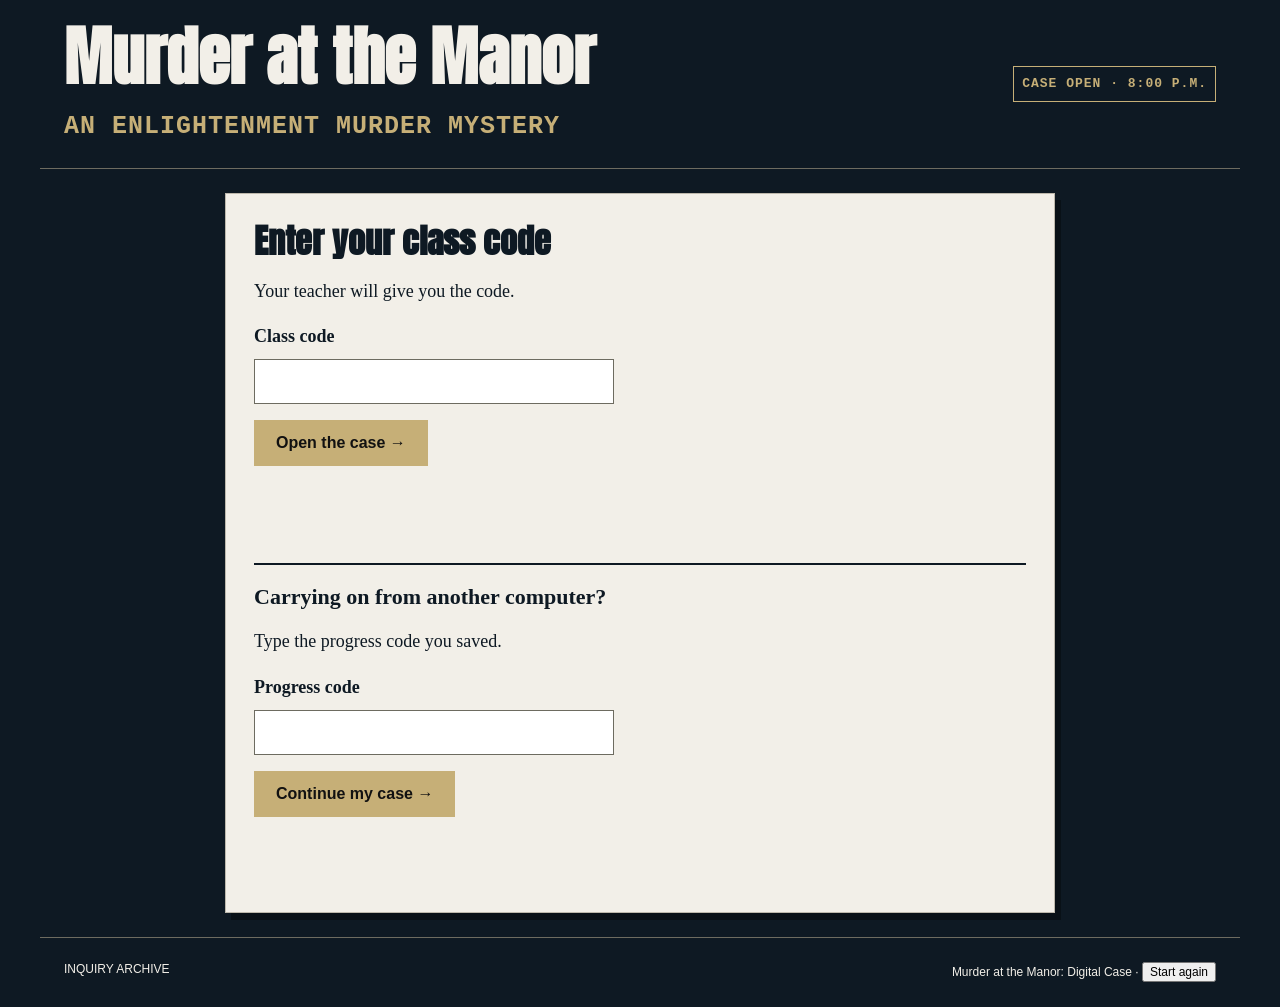
==== murder-at-the-manor/enlightenment/index.html @ dc452b26 "Murder at the Manor: series path /murder-at-the-manor/enlightenment/, redirect and /m1 short link" ====
<!doctype html><html lang="en"><meta charset="utf-8"><meta name="robots" content="noindex"><meta name="viewport" content="width=device-width,initial-scale=1"><title>Murder at the Manor</title><style>@font-face{font-family:Anton;src:url([data-uri])}*{box-sizing:border-box}body{margin:0;background:#0E1923;color:#f2efe8;font:18px/1.55 Georgia,serif}button,input,select{font:inherit}button{cursor:pointer}button:focus-visible,input:focus-visible,select:focus-visible{outline:3px solid #C6AF77;outline-offset:4px}button:disabled{cursor:default;opacity:.45}header,main,footer{max-width:1200px;margin:auto;padding:24px}header{display:flex;justify-content:space-between;align-items:center;border-bottom:1px solid #6d6b60}h1,h2,h3{line-height:1.12;margin:0 0 18px}h1{font:700 clamp(36px,5vw,64px)/1.05 Anton,'Arial Narrow',sans-serif}h2{font:700 34px/1.1 Anton,'Arial Narrow',sans-serif}h3{font-size:22px}.eyebrow,.tag{font:700 13px/1.4 monospace;letter-spacing:1px;color:#C6AF77}.tag{border:1px solid #C6AF77;padding:8px}.lead{max-width:730px}.rooms{display:grid;grid-template-columns:repeat(3,1fr);gap:20px;margin:28px 0}.room{background:#f2efe8;color:#0e1923;border:2px solid #C6AF77;min-height:135px;text-align:left;padding:24px;box-shadow:5px 5px 0 #0005}.room strong{display:block;font-size:24px}.room small{display:block;margin-top:10px;font:14px monospace}.topbar{display:flex;gap:12px;align-items:center;margin-bottom:24px}.btn{padding:12px 20px;border:2px solid #C6AF77;background:#C6AF77;color:#111;font:700 16px Arial,sans-serif}.btn.secondary{background:transparent;color:#f2efe8}.paper{background:#f2efe8;color:#0e1923;border:1px solid #bdb8ac;padding:28px;box-shadow:6px 7px 0 #0005}.columns{display:grid;grid-template-columns:1fr 1.1fr;gap:28px;align-items:start}.columns>article{position:sticky;top:24px}header .eyebrow{font-size:clamp(18px,2vw,25px)}.btn+.btn{margin-left:12px}.portrait{width:130px;height:155px;object-fit:contain;float:right;margin:0 0 12px 18px}.paper p{margin:0 0 18px}.question{margin:24px 0}.question label{display:block;margin-bottom:8px}.answer{width:100%;border:1px solid #6d6b60;border-radius:0;background:white;padding:10px 12px;font:20px Georgia}.cells{display:flex;flex-wrap:wrap;gap:3px 3px;row-gap:20px;margin-top:10px;margin-bottom:16px;min-height:35px}.cell{width:25px;height:32px;padding-top:4px;display:grid;place-items:center;border:1px solid #777;font:700 18px/1 monospace;position:relative}.cell.picked{border:2px solid #8d6d22;background:#f4dfa0}.cell small{position:absolute;top:calc(100% + 3px);left:50%;transform:translateX(-50%);font:700 11px/1 Arial;background:#0e1923;color:white;padding:2px 4px}.decoder{margin-top:26px;padding-top:22px;border-top:2px solid #0e1923}.decoder p{font-size:16px}.codes{display:flex;gap:10px;margin:22px 0}.code{width:48px;height:55px;text-align:center;border:2px solid #0e1923;border-radius:0;font:700 28px monospace;background:white;padding:0}.feedback{min-height:55px;color:#842424;font:700 17px/1.4 Arial;margin-top:12px}.help{font-size:16px;background:#e5dfd2;padding:16px;margin-top:16px}.witness,.gate{max-width:830px;margin:auto}.gate .answer{max-width:360px;text-transform:uppercase;letter-spacing:2px}.gate .btn{margin-top:16px}.gate label{display:block;margin-bottom:8px}h2:focus{outline:none}.statement{font:italic 24px/1.55 Georgia;margin:20px 0!important}.witness input,.witness select{display:block;width:100%;margin:8px 0 22px;padding:10px;border:1px solid #6d6b60;background:white;color:#0e1923;border-radius:0}.status{color:#C6AF77;font:16px monospace}footer{font:12px Arial;border-top:1px solid #6d6b60;display:flex;justify-content:space-between}dialog{max-width:700px;background:#f2efe8;color:#0e1923;border:3px solid #C6AF77;padding:28px}dialog::backdrop{background:#000b}[hidden]{display:none!important}@media(max-width:850px){.columns{grid-template-columns:1fr}.columns>article{position:static}.rooms{grid-template-columns:repeat(2,1fr)}header{align-items:start;gap:12px}.tag{display:none}.paper{padding:22px}.portrait{width:100px;height:125px}}@media(max-width:480px){.rooms{grid-template-columns:1fr}.codes{gap:6px}.code{width:43px}.topbar{flex-wrap:wrap}}.gate,.witness{max-width:830px;margin:auto}.gate .answer{max-width:360px;text-transform:uppercase;letter-spacing:2px}.gate .btn{margin-top:16px}.gate label{display:block;margin-bottom:8px}h2:focus{outline:none}.room.done{background:#e8e1cf}.room .num{font:700 13px/1 monospace;letter-spacing:1px;color:#5a5a5a;display:block;margin-bottom:6px}.witnessfig{float:right;width:120px;height:150px;object-fit:contain;margin:0 0 10px 18px}.notes{margin-top:34px}.notes table{width:100%;border-collapse:collapse;font-size:16px}.notes th,.notes td{text-align:left;padding:10px 8px;border-bottom:1px solid #bdb8ac;vertical-align:top}.notes th{font:700 13px/1.3 monospace;letter-spacing:1px}.notes .linkbtn{background:none;border:0;color:#0e1923;text-decoration:underline;padding:0;font:inherit}.allfound{border:3px solid #C6AF77;padding:18px 22px;margin:22px 0;color:#f2efe8}.board{max-width:900px;margin:auto}.step{margin-top:30px;padding-top:22px;border-top:2px solid #0e1923}.step:first-of-type{margin-top:0;padding-top:0;border-top:0}.step h3 span{display:inline-block;background:#0e1923;color:#f2efe8;font:700 15px/1 Arial;padding:6px 9px;margin-right:10px}.srow{display:grid;grid-template-columns:1fr 1.4fr;gap:12px;margin:10px 0}.srow select,.srow input,.dial select,.accuse select{width:100%;padding:10px;border:1px solid #6d6b60;background:white;color:#0e1923;border-radius:0;font:18px Georgia}.dq{margin:22px 0}.dq .cells{flex-wrap:wrap}.cell .lt{background:#842424}.cwords{display:flex;gap:30px;flex-wrap:wrap;margin:16px 0}.cwords .codes{margin:8px 0}.clear p{font:italic 19px/1.5 Georgia;border-left:4px solid #C6AF77;padding-left:14px}.clear .blankw{display:inline-block;min-width:90px;border-bottom:2px solid #0e1923;font-style:normal;font-weight:700;text-align:center}.dial{display:grid;grid-template-columns:70px 1fr 120px;gap:14px;align-items:center;margin:14px 0}.dial b{font:700 26px Anton,'Arial Narrow',sans-serif}.dial .dval{font:700 26px monospace;text-align:center;border:2px solid #0e1923;padding:6px}.key{font:15px monospace;background:#e5dfd2;padding:10px 14px}.letter{max-width:760px;margin:auto}.letter .paper p{font:19px/1.65 Georgia}.letter .sig{text-align:right;font-style:italic}.story{border:2px solid #0e1923;padding:16px 20px;margin-top:26px;background:#e5dfd2}.story .source{font:13px/1.4 Arial!important;margin-top:10px}.safeopen{font:700 15px/1.4 monospace;letter-spacing:2px;color:#C6AF77;margin-bottom:12px}.plan{margin:26px 0;border:6px solid #f2efe8;display:grid;grid-template-columns:repeat(3,1fr);background:#f2efe8;gap:3px;box-shadow:8px 9px 0 #0006}.rm{background:#1C3044;position:relative;padding:14px 16px;min-height:170px;text-align:left;border:0;color:#f2efe8;font:inherit;overflow:hidden}.rm .name{display:block;font:22px/1 Anton,'Arial Narrow',sans-serif;letter-spacing:1px;text-transform:uppercase;color:#C6AF77}.rm.held{cursor:pointer;background:#22394f}.rm.held:hover{background:#2b4762}.rm.held img{position:absolute;right:8px;bottom:0;height:120px;filter:grayscale(1) contrast(1.1)}.rm .who{display:block;font:700 19px/1.2 Georgia;margin-top:10px;max-width:60%}.rm .st{display:block;font:13px monospace;color:#d8d2c4;margin-top:8px}.rm .who,.rm .st,.rm .name{position:relative;z-index:1}.rm.done{background:#16261a}.rm.done .st{color:#E7C35A}.rm.done .st::after{content:'CLUE FOUND';display:block;width:max-content;margin-top:8px;font:700 12px monospace;letter-spacing:2px;border:2px solid #E7C35A;color:#E7C35A;padding:3px 6px;transform:rotate(-4deg)}.rm.other{background:#101b26}.rm.other .name{color:#7d8794;font-size:18px}.study{grid-column:1/-1;min-height:150px;background:#0a1119;display:grid;place-items:center;text-align:center}.study .name{font-size:34px;color:#f2efe8}.study .st{color:#c9c2b0}.study .inner{padding:40px 12px}.tape{position:absolute;left:-10%;width:120%;background:#E7C35A;color:#111;font:700 13px/26px monospace;letter-spacing:3px;white-space:nowrap;text-align:center}.t1{top:8px;transform:rotate(-3deg)}.t2{bottom:8px;transform:rotate(2deg)}.grounds{grid-column:1/-1;min-height:64px}.brief{max-width:900px;margin:auto}.brief .kick{font:30px/1.15 Anton,'Arial Narrow',sans-serif;margin:0 0 14px}.brief .story p{font:19px/1.6 Georgia;margin:0 0 14px}.mission{background:#0e1923;color:#f2efe8;padding:18px 22px;margin:22px 0}.mission strong{font:700 14px monospace;letter-spacing:2px;color:#C6AF77}.mission ol{margin:8px 0 0;padding-left:22px;font-size:19px}.howto ol{padding-left:24px}.howto li{margin:8px 0}.house{display:flex;flex-wrap:wrap;gap:14px;margin:10px 0 4px}.house span{display:flex;flex-direction:column;align-items:center;font:13px monospace;width:76px;text-align:center}.house img{height:74px;width:70px;object-fit:contain}.saved{background:#e5dfd2;padding:12px 16px;font-size:16px}.fiction{font-size:14px;color:#4a4a4a;margin:18px 0}.hdr-r{display:flex;gap:12px;align-items:center}.scene{background:#0e1923;color:#f2efe8;padding:26px 28px;margin:20px 0;position:relative;overflow:hidden;animation:rise .6s ease-out}.scene p{font:20px/1.6 Georgia;margin:0 0 14px}.scene p:first-of-type{font:26px/1.2 Anton,'Arial Narrow',sans-serif;letter-spacing:1px;color:#E7C35A}.scene p:last-child{font-weight:700;color:#E7C35A;margin:0}.scene .tape{position:static;width:auto;margin:-26px -28px 20px;transform:none}.alibi{border-left:4px solid #842424;padding:8px 14px;background:#f6e9e9;font:italic 18px/1.5 Georgia;margin-top:12px}.beat{color:#E7C35A;font:16px monospace;margin:4px 0 0}.safebeat p{opacity:0;animation:rise .5s ease-out forwards}.safebeat p:nth-of-type(2){animation-delay:.7s}.safebeat p:nth-of-type(3){animation-delay:1.4s}.safebeat .btn{opacity:0;animation:rise .5s ease-out 2s forwards}@media(prefers-reduced-motion:reduce){.safebeat p,.safebeat .btn{opacity:1;animation:none}}@keyframes rise{from{opacity:0;transform:translateY(12px)}to{opacity:1;transform:none}}.letter .paper{animation:rise .8s ease-out}@media(prefers-reduced-motion:reduce){.scene,.letter .paper{animation:none}}.ok{color:#1d5b2a;font:700 17px/1.4 Arial;margin:10px 0 0}.toolong{color:#842424;font:700 15px/1.3 Arial;margin-top:6px}.cell.over{border-color:#842424;color:#842424;background:#f6dede}.reread{margin-top:14px}.notes .stmt{font-style:italic;font-size:15px}@media(max-width:850px){.plan{grid-template-columns:1fr 1fr}.study{grid-column:1/-1;order:-1;min-height:150px}.rm.held img{height:95px}}@media(max-width:600px){.plan{grid-template-columns:1fr}.rm.other:not(.grounds){display:none}.rm{min-height:120px}.rm.held img{height:105px}}@media(max-width:600px){.srow{grid-template-columns:1fr}.dial{grid-template-columns:44px 1fr 80px}}@media(max-width:600px){.notes th:nth-child(1),.notes td:nth-child(1){display:none}.witnessfig{width:90px;height:115px}}.hdr-r{flex-wrap:wrap;justify-content:flex-end}.detname{font:700 14px/1.3 monospace;letter-spacing:1px;color:#C6AF77;text-transform:uppercase}.namefield{background:#e5dfd2;padding:16px 18px;margin:22px 0}.namefield label{display:block;font-weight:700;margin-bottom:6px}.namefield input{max-width:360px}.resume{margin-top:30px;padding-top:20px;border-top:2px solid #0e1923}.resume .answer,.loadrow .answer{max-width:360px;text-transform:uppercase;letter-spacing:2px;font-family:monospace}.pcode{font:700 34px/1.2 monospace;letter-spacing:4px;background:white;border:2px dashed #0e1923;padding:14px 18px;margin:12px 0 16px;text-align:center;user-select:all}.mapcode{color:#d8d2c4;font:15px monospace;margin-top:4px}.mapcode b{color:#C6AF77;letter-spacing:2px}dialog label{display:block;margin-bottom:8px}dialog .loadrow{margin-top:22px;padding-top:18px;border-top:2px solid #0e1923}dialog .btn{margin-top:12px}.cert{margin-top:30px;border:6px double #0e1923;padding:26px 28px;text-align:center;background:#fbf8f1}.cert .safeopen{margin-bottom:6px}.cert .certname{font:34px/1.1 Anton,'Arial Narrow',sans-serif;letter-spacing:1px;margin:10px 0 6px}.cert .certline{font:19px/1.5 Georgia;margin:6px 0}.cert .certfacts{display:inline-grid;grid-template-columns:auto auto;gap:6px 18px;text-align:left;font:17px/1.4 Georgia;margin:14px 0}.cert .certfacts b{font:700 13px/1.9 monospace;letter-spacing:1px}.cert .certnote{font-size:15px;color:#4a4a4a}@media print{body{background:white}header,footer,dialog,main>section:not(#letter),#letter .topbar,#letter .paper>*:not(#cert),#printcert{display:none!important}#letter .paper{box-shadow:none;border:0;animation:none}.cert{margin:0}}@media(max-width:600px){.pcode{font-size:24px;letter-spacing:2px}.cert{padding:18px 12px}.cert .certname{font-size:28px}}</style><body>
<header><div><h1>Murder at the Manor</h1><div class="eyebrow">AN ENLIGHTENMENT MURDER MYSTERY</div></div><div class="hdr-r"><span class="detname" id="detname" hidden></span><button class="btn secondary" id="hdrsave" hidden>Save progress</button><button class="btn secondary" id="hdrbrief" hidden>Case briefing</button><span class="tag">CASE OPEN · 8:00 P.M.</span></div></header>
<main>
<section id="gate" class="gate" hidden><article class="paper"><h2>Enter your class code</h2><p>Your teacher will give you the code.</p><form id="gateform"><label for="classcode"><strong>Class code</strong></label><input class="answer" id="classcode" autocomplete="off" spellcheck="false"><br><button class="btn" type="submit">Open the case →</button></form><div class="feedback" id="gatefeedback" role="status" aria-live="polite"></div><div class="resume"><h3>Carrying on from another computer?</h3><p>Type the progress code you saved.</p><form id="loadform"><label for="loadcode"><strong>Progress code</strong></label><input class="answer" id="loadcode" autocomplete="off" spellcheck="false"><br><button class="btn" type="submit">Continue my case →</button></form><div class="feedback" id="loadfeedback" role="status" aria-live="polite"></div></div></article></section>
<section id="briefing" class="brief" hidden><article class="paper"><div class="safeopen">CASE BRIEFING</div><h2>Murder at the Manor</h2><p class="kick">A dinner party. Six famous thinkers. One murder.</p><div class="story" id="story0"></div>
<div class="mission"><strong>YOUR MISSION</strong><ol id="mission"></ol></div>
<div class="howto"><h3>How to solve the case</h3><ol><li>Each guest is being held in a different room of the manor. Open any room.</li><li>Read the guest’s file. Answer its three questions. Each answer fills a row of letter boxes.</li><li>Copy the numbered letters, in number order, to decode a witness clue.</li><li>The witness describes a <strong>different</strong> guest. Write who you think it is and whether they have an alibi. An alibi places a guest somewhere else at 8:00. If you have not read about that guest yet, leave it blank and come back later.</li><li>After all six rooms, open the Case Board. Name the murderer and open the safe.</li></ol></div>
<p class="saved">You can go back into any room at any time. Your answers are saved on this computer. To carry on from a different computer or browser, press <strong>Save progress</strong> at the top of the page and write down your code.</p>
<h3>The household</h3><p>The staff are your witnesses.</p><div class="house" id="house"></div>
<p class="fiction">The party, the murder, the household, and the letter are invented, and these six never actually met. The thinkers and their ideas are real.</p>
<div class="namefield"><label for="detective">Your detective name</label><p style="margin:0 0 10px">Type your first name. It shows at the top of every screen and on your case-closed certificate.</p><input class="answer" id="detective" maxlength="30" autocomplete="off" spellcheck="false"></div><button class="btn" id="entermanor">Enter the manor →</button><div class="feedback" id="namefeedback" role="status" aria-live="polite"></div></article></section>
<section id="map" hidden><h2>The manor</h2><p class="lead">No one leaves until the case is solved. Each guest is being held in a different room. Visit the rooms in any order: read the guest’s ideas, answer three questions, then decode a witness clue. Each witness describes a different guest.</p><p class="lead"><button class="btn secondary" id="rebrief">Reread the case briefing</button></p><div class="plan" id="rooms"></div><p class="status" id="progress"></p><p class="mapcode" id="mapcode" hidden></p><div class="allfound" id="allfound" hidden><p id="allfoundtext"></p><button class="btn" id="toboard">Open the Case Board →</button></div><div class="paper notes" id="notes" hidden><h3>Your witness notes</h3><table><thead><tr><th>Clue from</th><th>Witness</th><th>Describes</th><th>Alibi?</th><th></th></tr></thead><tbody id="notesbody"></tbody></table></div></section>
<section id="room" hidden><div class="topbar"><button class="btn secondary" id="back">← Manor</button><span class="eyebrow" id="roomlabel"></span></div><div class="columns"><article class="paper" id="file"><img class="portrait" id="portrait" alt=""><h2 id="filetitle"></h2><h3 id="head1"></h3><p id="read1"></p><h3 id="head2"></h3><p id="read2"></p></article><section class="paper" aria-label="Detective’s notebook"><h2>Your notebook</h2><p>Type each answer. The boxes show its letters without spaces.</p><div id="questions"></div><div class="decoder"><h3>Decode the witness clue</h3><p>Copy the marked letters in number order. The small number shows where that letter belongs in the clue.</p><details><summary>Which letters do I copy?</summary><ol id="picklist"></ol></details><div class="codes" id="codes" aria-label="Witness clue"></div><button class="btn" id="check">Check clue →</button><div class="feedback" id="feedback" role="status" aria-live="polite"></div><button class="btn secondary reread" id="reread" hidden>Reread the witness statement →</button></div></section></div></section>
<section id="board" class="board" hidden><div class="topbar"><button class="btn secondary" id="boardback">← Manor</button><span class="eyebrow">CASE BOARD</span></div><article class="paper"><h2>Case Board</h2><p class="saved">Use your witness notes and the six files. You can go back to the manor and into any room at any time to reread a file. Your answers here are saved.</p>
<div class="step" id="step1"><h3><span>1</span>Who is still a suspect?</h3><p>Use your witness notes. Name the three guests with no alibi, and write what each was seen carrying.</p><div id="srows"></div><button class="btn" id="check1">Check suspects →</button><div class="feedback" id="fb1" role="status" aria-live="polite"></div><p class="ok" id="ok1" hidden>✓ Three guests have no alibi, and each was seen near the study. One of them is the murderer. Steps 2 and 3 are open below.</p></div>
<div class="step" id="step2" hidden><h3><span>2</span>Answer the six questions</h3><p>Type the guest’s last name. The boxes show its letters.</p><div id="dqs"></div></div>
<div class="step" id="step3" hidden><h3><span>3</span>Crack the code words</h3><p>Copy the numbered letters into code word 1 and the A–F letters into code word 2. Each word fills a blank below and clears a suspect.</p><div class="cwords"><div><strong>Code word 1</strong><div class="codes" id="cw1"></div></div><div><strong>Code word 2</strong><div class="codes" id="cw2"></div></div></div><div class="clear" id="clears"></div><button class="btn" id="check3">Check code words →</button><div class="feedback" id="fb3" role="status" aria-live="polite"></div><p class="ok" id="ok3" hidden>✓ The butler and the gardener clear two of your suspects. Only one suspect is left.</p></div>
<div class="step accuse" id="step4" hidden><h3><span>4</span>I accuse</h3><p>Only one suspect is left. Point to the murderer.</p><label for="accused"><strong>The murderer is</strong></label><select id="accused"></select><button class="btn" id="accusebtn" style="margin-top:14px">I accuse →</button><div class="feedback" id="fb4" role="status" aria-live="polite"></div><div id="alibireply" role="status" aria-live="polite"></div><div class="scene" id="scene" hidden></div></div>
<div class="step" id="step5" hidden><h3><span>5</span>Open the host’s safe</h3><p>Find out what Rousseau was hiding. The letter is inside. The host’s note says: <i>“A new country asked my guests how to set up its government.”</i> Dials A–C: choose the number of the guest who gave the advice. Dial D is the murderer’s number.</p><p class="key" id="numkey"></p><div id="dials"></div><button class="btn" id="trysafe">Try the safe →</button><div class="feedback" id="fb5" role="status" aria-live="polite"></div><div class="scene safebeat" id="safescene" hidden></div></div>
</article></section>
<section id="letter" class="letter" hidden><div class="topbar"><button class="btn secondary" id="letterback">← Manor</button><span class="eyebrow">CASE CLOSED</span></div><article class="paper"><div class="safeopen">THE SAFE SWINGS OPEN</div><h2>The letter in the safe</h2><div id="lettertext"></div><div class="story"><strong>Case note · The real story</strong><p id="story"></p><p class="source" id="source"></p></div><p style="margin-top:22px">Case closed, detective. Your teacher will lead the class debrief.</p><div class="cert" id="cert"><div class="safeopen">CASE CLOSED</div><p class="certline">This certifies that</p><p class="certname" id="certname"></p><p class="certline">solved the Murder at the Manor on <span id="certdate"></span>.</p><div class="certfacts"><b>THE MURDERER</b><span id="certwho"></span><b>THE SAFE CODE</b><span id="certsafe"></span></div><p class="certnote">If your teacher asks, take a screenshot of this certificate or print it.</p><button class="btn" id="printcert">Print certificate</button></div></article></section>
<section id="witness" class="witness" hidden><div class="topbar"><button class="btn secondary" id="returnroom"></button><span class="eyebrow" id="witnesscount">WITNESS CLUE FOUND</span></div><article class="paper"><img class="witnessfig" id="witnessimg" alt=""><h2 id="witnesstitle"></h2><p class="statement" id="statement"></p><p style="clear:both">This describes a different guest. Leave their name blank if you haven’t read about them yet. Return after later rooms.</p><label for="guest"><strong>Describes — which guest?</strong></label><input id="guest" placeholder="Leave blank for now if unknown"><label for="alibi"><strong>Alibi?</strong> Revisit after all six rooms.</label><select id="alibi"><option value="">Leave for later</option><option>Yes</option><option>No</option></select><p>An alibi places the guest elsewhere at 8:00.</p><button class="btn" id="save">Save notebook · return to manor →</button></article></section>
</main><dialog id="savebox" aria-labelledby="savetitle"><h2 id="savetitle">Your progress code</h2><p>Write this code down or take a photo of it.</p><div class="pcode" id="pcode"></div><p>On another computer or browser, type this code into the <strong>Progress code</strong> box. It is on the class-code screen, and under <strong>Save progress</strong> at the top of the page.</p><p>The code keeps every room you have solved, your witness notes and your Case Board steps. Answers in a room you have not solved yet are not kept.</p><p>On a shared computer, press <strong>Start again</strong> at the bottom of the page when you finish.</p><button class="btn" id="saveclose">Back to the case</button><div class="loadrow"><h3>Have a code from another computer?</h3><label for="loadcode2"><strong>Progress code</strong></label><input class="answer" id="loadcode2" autocomplete="off" spellcheck="false"><br><button class="btn" id="loadbtn2">Load this code</button><div class="feedback" id="loadfeedback2" role="status" aria-live="polite"></div></div></dialog><footer><span class="ia-footer-wordmark">INQUIRY ARCHIVE</span><span>Murder at the Manor: Digital Case · <button id="reset">Start again</button></span></footer>
<script>const data={"rooms": [{"name": "Thomas Hobbes", "short": "Hobbes", "place": "Billiard room", "headings": ["What did Hobbes fear most?", "Who should have the final say?"], "readings": ["Thomas Hobbes lived in England during a civil war in the 1640s. A civil war is a war between groups inside the same country. Hobbes watched people fight over who should rule. He decided that the worst thing for people was living in constant fear of violence. He called life with no government the state of nature, a time of endless violence.", "In his book Leviathan (1651), Hobbes said people should agree to obey one strong ruler. He called this ruler the sovereign. The sovereign has the final say over the laws. Hobbes called this final say sovereign power, and he said it must stay whole, in one place. If two groups both claimed the final say, they would start a conflict, a fight between sides. People give up nearly all their freedom, he said, to get peace and safety. Once they agree, they must submit to, or obey, the sovereign and may never rebel."], "questions": ["Hobbes said the state of nature, life with no government, would be a time of endless what? (one word)", "What did Hobbes call the ruler’s final say over the laws? (two words)", "The sovereign takes people’s land. Would Hobbes say the people must submit or may rebel? (one word)"], "answers": ["VIOLENCE", "SOVEREIGNPOWER", "SUBMIT"], "answerText": ["VIOLENCE", "SOVEREIGN POWER", "SUBMIT"], "picks": [[1, 8], [0, 2], [1, 5], [0, 4], [2, 1]], "code": "GIRLS", "witness": {"role": "housekeeper", "before": "At 8:00, I was in the garden room with a guest who kept insisting that", "after": "should be taught to reason and think for themselves. That guest never left my sight."}, "portrait": "[data-uri]", "witnessImage": "[data-uri]"}, {"name": "John Locke", "short": "Locke", "place": "Lounge", "headings": ["What rights are people born with?", "When can people remove a ruler?"], "readings": ["John Locke was an English thinker. In 1689 he wrote that every person is born with rights to life, liberty, and property. Liberty means being free from another person’s control, and property means the things you own. No ruler gives you these rights, because you have them already. Locke called them natural rights.", "Locke said a government gets its power from the consent, or agreement, of the people. They agree to it so that it will protect their natural rights. A ruler holds power in trust, like a job he must do well for the people. Grave abuses are very serious misuses of power, such as seizing people’s property. A ruler who commits them has broken the agreement. Then the people may depose, or remove, that ruler and replace the government with a new one."], "questions": ["What did Locke call the rights to life, liberty, and property that no ruler gives you? (two words)", "Where does a government get its power, according to Locke? From the people’s ___. (one word)", "A ruler keeps taking people’s property for himself. Would Locke say the people should keep that government or replace it? (one word)"], "answers": ["NATURALRIGHTS", "CONSENT", "REPLACE"], "answerText": ["NATURAL RIGHTS", "CONSENT", "REPLACE"], "picks": [[0, 13], [2, 5], [1, 7], [0, 9], [0, 5], [1, 5]], "code": "SATIRE", "witness": {"role": "coachman", "before": "At 8:00, I was driving a guest to the village. The whole way, the guest explained the weapon they used most against bad ideas:", "after": "."}, "portrait": "[data-uri]", "witnessImage": "[data-uri]"}, {"name": "Montesquieu", "short": "Montesquieu", "place": "Dining room", "headings": ["Why is too much power dangerous?", "How can power be kept safe?"], "readings": ["Montesquieu was a French thinker. In The Spirit of the Laws (1748), he asked how to protect people from abuses of power. An abuse of power is when someone in charge uses their power in an unfair way. He saw a real danger in one group holding every kind of power. If one person makes the laws, enforces them, and judges who broke them, nobody can stop that person. He called this danger tyranny, cruel and unfair rule.", "Montesquieu’s answer was separate powers. This means giving each job of government to a different group. A legislature, a group of lawmakers, makes the laws. Other officials enforce them. Courts decide whether someone broke the law. Each group can check, or limit, the others, so that no single group becomes too strong. This idea is called checks and balances."], "questions": ["What did Montesquieu call the danger of one group holding every kind of power? (one word)", "What does Montesquieu call giving each job of government to a different group? (two words)", "Lawmakers want to decide for themselves whether someone broke their law. Would Montesquieu say the lawmakers or the courts should decide? (one word)"], "answers": ["TYRANNY", "SEPARATEPOWERS", "COURTS"], "answerText": ["TYRANNY", "SEPARATE POWERS", "COURTS"], "picks": [[0, 1], [2, 3], [1, 7], [1, 10], [0, 3]], "code": "TUTOR", "witness": {"role": "butler", "before": "At 7:50, I caught a guest carrying a candle, trying the handle of the study door. At dinner, that guest had talked about how a", "after": "should shape a child’s learning. When I asked what they wanted, they hurried away."}, "portrait": "[data-uri]", "witnessImage": "[data-uri]"}, {"name": "Voltaire", "short": "Voltaire", "place": "Ballroom", "headings": ["How can a story fight an idea?", "Should people be punished for their beliefs?"], "readings": ["Voltaire was a French writer who loved to question popular beliefs. In his funny novel Candide (1759), a teacher keeps saying that everything happens for the best. He says this even while terrible disasters happen. Readers laugh at how foolish this sounds. This method is called satire. Satire uses humor to make an idea look ridiculous.", "Voltaire also fought against persecution, which means punishing or harming people because of their religion or beliefs. Instead, he argued for toleration, which means letting people of different faiths live in peace. He also defended freedom of speech, the right to say and write what you think. Some officials banned his writing, and one of his books was burned in public."], "questions": ["What is punishing or harming people because of their beliefs called? (one word)", "What is letting people of different faiths live in peace called? (one word)", "Officials burn a book because it makes fun of them. Voltaire would say they attacked freedom of what? (one word)"], "answers": ["PERSECUTION", "TOLERATION", "SPEECH"], "answerText": ["PERSECUTION", "TOLERATION", "SPEECH"], "picks": [[0, 1], [1, 4], [1, 6], [2, 5], [0, 2]], "code": "PEACE", "witness": {"role": "maid", "before": "At 7:45, a guest carrying a basket pushed past me outside the study. At dinner, that guest had said the main reason to accept a ruler is to gain", "after": ". When I called out, that guest did not stop."}, "portrait": "[data-uri]", "witnessImage": "[data-uri]"}, {"name": "Jean-Jacques Rousseau", "short": "Rousseau", "place": "Music room", "headings": ["What makes a law fair?", "How should a child learn?"], "readings": ["Jean-Jacques Rousseau wrote The Social Contract (1762). He said people make an agreement to live together under shared laws. He called this agreement the social contract. The people themselves, not a king, should hold the final say over the laws. A fair law must serve the good of all, a shared goal he called the general will. Imagine a town votes for a law that gives special favors to a few rich families. Rousseau would say that law does not express the general will. The law is still unfair, even if a majority votes for it.", "In his book Emile (1762), Rousseau imagined how a boy should be raised. A tutor, or private teacher, carefully plans the experiences of the boy. In this way, the boy learns by doing things and by thinking for himself. But the girl in the book, Sophie, is trained mainly to please men."], "questions": ["What did Rousseau call the agreement people make to live together under shared laws? (two words)", "What did Rousseau call the shared goal of all the people? (two words)", "A king says only he should make the laws. Would Rousseau say the final say belongs to the king or the people? (one word)"], "answers": ["SOCIALCONTRACT", "GENERALWILL", "PEOPLE"], "answerText": ["SOCIAL CONTRACT", "GENERAL WILL", "PEOPLE"], "picks": [[0, 1], [2, 1], [1, 7], [0, 4], [0, 10]], "code": "SPLIT", "witness": {"role": "cook", "before": "At 8:00, I was serving supper in the kitchen to a guest who argued that government power should be", "after": ". I never left that guest’s side."}, "portrait": "[data-uri]", "witnessImage": "[data-uri]"}, {"name": "Mary Wollstonecraft", "short": "Wollstonecraft", "place": "Drawing room", "headings": ["Were women less able to think?", "What should school teach girls?"], "readings": ["Mary Wollstonecraft was an English writer. In 1792 she wrote A Vindication of the Rights of Woman. Many people then claimed that women were less able to think than men. Wollstonecraft said that was wrong. Women only seemed less able, she argued, because they were denied a real education.", "She wanted girls to develop reason, the ability to think through evidence. Many schools trained girls mainly to please men. This kept women in dependence, relying on others to make choices about their lives. Wollstonecraft wanted school to build independence, the ability to make your own choices. She also said girls and boys should learn together. She attacked Rousseau’s book Emile for training girls to please men."], "questions": ["What is relying on others to make choices about your life called? (one word)", "What is the ability to think through evidence called? (one word)", "Rousseau’s book Emile trains girls mainly to please men. Would Wollstonecraft agree or disagree with this plan? (one word)"], "answers": ["DEPENDENCE", "REASON", "DISAGREE"], "answerText": ["DEPENDENCE", "REASON", "DISAGREE"], "picks": [[0, 1], [1, 2], [0, 3], [1, 5], [2, 3], [0, 2]], "code": "DEPOSE", "witness": {"role": "gardener", "before": "At 7:55, through the window, I saw a guest hurrying out of the library carrying a bottle. At dinner, that guest had given the people one piece of advice about a bad ruler:", "after": "him. Then the curtain closed."}, "portrait": "[data-uri]", "witnessImage": "[data-uri]"}], "classCode": "INKWELL", "finale": {"murderer": "Rousseau", "alibi": {"Hobbes": "“The butler locked me in the map room at 7:55 and kept the only key until 8:30,” Hobbes says.", "Locke": "“At 8:00 I was in the greenhouse with the gardener, asking about roses,” Locke says.", "Montesquieu": "“At 8:00 I was eating supper in the kitchen. The cook never left my side,” Montesquieu says.", "Voltaire": "“At 8:00 the coachman was driving me to the village,” Voltaire says.", "Wollstonecraft": "“At 8:00 I was in the garden room with the housekeeper,” Wollstonecraft says."}, "confession": ["You point at Jean-Jacques Rousseau.", "The room goes silent. Rousseau’s hands are shaking. For a long moment, he says nothing.", "“Yes,” he whispers at last. “It was me. I came for the letter. I never meant for the host to die.”", "But why would a famous thinker risk everything for one letter? Rousseau will not say another word.", "The answer is locked in the host’s safe."], "dual": [{"q": "Rebels plan to overthrow a harsh ruler. Which guest would warn them that losing the ruler brings back constant violence?", "answer": "HOBBES", "mark1": [1, 3], "mark2": [1, 4]}, {"q": "A king tells his people, “Your freedom is my gift to you.” Which guest would say it was never his to give?", "answer": "LOCKE", "mark1": [4, 4], "mark2": [6, 5]}, {"q": "A governor writes the laws, enforces them, and judges every trial himself. Which guest would warn that no one can stop him?", "answer": "MONTESQUIEU", "mark1": [5, 5], "mark2": [3, 4]}, {"q": "Officials jail a family because of its religion. Which guest would fight back by making the officials look ridiculous?", "answer": "VOLTAIRE", "mark1": [2, 5], "mark2": [4, 4]}, {"q": "Most voters pass a law that helps only the richest families. Which guest would say the vote still does not make it fair?", "answer": "ROUSSEAU", "mark1": [3, 4], "mark2": [2, 2]}, {"q": "A school teaches girls only how to please a husband. Which guest would say this wastes their reason?", "answer": "WOLLSTONECRAFT", "mark1": [6, 6], "mark2": [5, 3]}], "word1": "BASKET", "word2": "BOTTLE", "still": {"Rousseau": "CANDLE", "Hobbes": "BASKET", "Locke": "BOTTLE"}, "clear": [{"role": "butler", "text": "At 7:55, I locked the guest carrying the [WORD] in the map room, as that guest had asked. I kept the only key until 8:30."}, {"role": "gardener", "text": "At 8:00, the guest carrying the [WORD] came into the greenhouse and stayed with me until 8:30, asking about my roses."}], "dials": [{"clue": "“Citizens may throw out a government that takes their property.”", "answer": 2}, {"clue": "“Let every writer print what they think, even jokes about the king.”", "answer": 4}, {"clue": "“No one may write the laws and also judge the trials.”", "answer": 3}, {"clue": "The murderer.", "answer": 5}], "letter": {"paragraphs": [[["My dear guests,", false]], [["Tonight you raised your glasses to Jean-Jacques Rousseau. You praised his ", false], ["Emile", true], [", the book that tells every parent in Europe how a child must be raised. In it, a devoted tutor plans the boy’s every lesson, every walk, every day.", false]], [["Now hear what the great teacher of parents did with his own children.", false]], [["Rousseau and his partner, Thérèse Levasseur, had five children. He raised not one of them. One by one, every baby was carried to a foundling home, where abandoned babies were raised by strangers. His excuse? He says he was too poor. He says he hoped they would grow up to be workers.", false]], [["The man who lectures the world on raising a child would not raise his own.", false]], [["Tomorrow this letter goes to every printer in Paris. By the end of the week, all of Europe will know.", false]]], "signature": "— your host", "story": "The murder is invented, but the secret is real. In 1764, an unsigned pamphlet revealed it to the world. Its author was Voltaire, another guest in this case. Rousseau later gave his own explanation in his Confessions, his life story. His account does not tell us what happened to each child.", "source": "The host’s letter is fictional; its facts come from Rousseau, Confessions, Book VII. Also: Voltaire, Sentiment des citoyens (1764); Stanford Encyclopedia of Philosophy, Jean-Jacques Rousseau."}}, "brief": {"story": ["Paris, in the Age of Enlightenment. In the 1600s and 1700s, thinkers across Europe asked bold questions: Why should anyone obey a king? What rights do people have? Who should make the laws?", "Tonight, a wealthy host has done the impossible. Six of these thinkers, whose books span about 150 years, sit at one table in a grand house outside Paris. The host loves a good argument, and the guests have argued about government all evening.", "Over dessert, the host stood and held up a sealed letter. “I did not invite you here for a good argument,” the host said. “I know a terrible secret about one of you. Tomorrow, this letter goes to your rivals and to every printer in Paris.”", "At 8:00, the host was struck down in the study. The safe was scratched but still locked, with the letter inside.", "Every guest is a suspect. You are the detective called in to crack the case."], "mission": ["Figure out who the murderer is.", "Crack the code to the safe and read the secret letter."]}};
const key='manor-rooms-v2', classKey='manor-class-code', rooms=data.rooms;
const $=id=>document.getElementById(id), norm=s=>s.toUpperCase().replace(/\s/g,'');
const blankRoom=r=>({answers:['','',''],code:Array(r.code.length).fill(''),unlocked:false,guest:'',alibi:''});
let state;try{state=JSON.parse(localStorage.getItem(key))}catch{}
if(!state||!Array.isArray(state.rooms)||state.rooms.length!==rooms.length)state={rooms:rooms.map(blankRoom)};
function store(){try{localStorage.setItem(key,JSON.stringify(state))}catch{}}
let cur=0;
let lastView='map';
function show(id){if(id!=='briefing'&&id!=='gate')lastView=id;$('hdrbrief').hidden=id==='gate'||id==='briefing';$('hdrsave').hidden=id==='gate';const nm=(state.name||'').trim();$('detname').textContent=nm?'Detective '+nm:'';$('detname').hidden=!nm||id==='gate';if(id==='briefing')$('detective').value=state.name||'';$('entermanor').textContent=state.briefed?'Back to the case →':'Enter the manor →';['gate','briefing','map','room','witness','board','letter'].forEach(x=>$(x).hidden=x!==id);window.scrollTo(0,0);const h=$(id).querySelector('h2');h.setAttribute('tabindex','-1');h.focus({preventScroll:true})}
function el(tag,cls,text){const e=document.createElement(tag);if(cls)e.className=cls;if(text!=null)e.textContent=text;return e}
const ordinal=['first','second','third','fourth','fifth','sixth'];
function renderMap(){
  const box=$('rooms');box.replaceChildren();let found=0;
  // Floor plan (Tom 2026-10-14): two rows of three suspect rooms, the taped-off study across the middle.
  const plan=[['Hobbes'],['Locke'],['Montesquieu'],['STUDY'],['Voltaire'],['Rousseau'],['Wollstonecraft']];
  plan.forEach(([k])=>{const i=names.indexOf(k);
    if(i>=0){const r=rooms[i],s=state.rooms[i];if(s.unlocked)found++;
      const b=el('button','rm held'+(s.unlocked?' done':''));b.id='enter'+i;
      const img=el('img');img.src=r.portrait;img.alt='';
      b.append(el('span','name',r.place),el('span','who',r.name),el('span','st','Suspect '+(i+1)+(s.unlocked?'':' · enter →')),img);
      b.setAttribute('aria-label',r.place+': '+r.name+', suspect '+(i+1)+(s.unlocked?', clue found':''));b.onclick=()=>openRoom(i);box.append(b)}
    else if(k==='STUDY'){const d=el('div','rm study'),inner=el('div','inner');
      d.append(el('div','tape t1','CRIME SCENE · DO NOT CROSS · CRIME SCENE · DO NOT CROSS · CRIME SCENE'));inner.append(el('span','name','The study'),el('span','st','The host was found here at 8:00. The safe is still locked.'));
      d.append(inner,el('div','tape t2','DO NOT CROSS · CRIME SCENE · DO NOT CROSS · CRIME SCENE · DO NOT CROSS'));box.append(d)}
    else if(k==='GROUNDS'){const d=el('div','rm other grounds');d.append(el('span','name','The grounds · greenhouse · road to the village'));box.append(d)}
    else{const d=el('div','rm other');d.append(el('span','name',k));box.append(d)}});
  const beats=['Start with any room.','The first witness has spoken.','The first witnesses are talking.','The story is coming together.','More than half the witnesses have spoken.','One room left.','Every witness has spoken. Open the Case Board.'];
  $('progress').textContent='Witness clues found: '+found+' / '+rooms.length+'. '+(board.solved?'Case closed.':beats[found]);
  $('allfound').hidden=found!==rooms.length;$('allfoundtext').textContent=board.solved?'Case closed. You caught the murderer and opened the safe.':'All six witness clues found. Fill in any names and alibis you left blank, then open the Case Board.';$('toboard').textContent=board.solved?'Read the letter again →':'Open the Case Board →';
  const body=$('notesbody');body.replaceChildren();
  rooms.forEach((r,i)=>{const s=state.rooms[i];if(!s.unlocked)return;const tr=el('tr');
    const w=r.witness;const edit=el('button','linkbtn','Edit');edit.setAttribute('aria-label','Edit the '+w.role+'’s note');edit.onclick=()=>openWitness(i);
    const wc=el('td');wc.append(el('strong',null,'The '+w.role),el('div','stmt',statement(r)));
    tr.append(el('td',null,r.short),wc,el('td',null,s.guest||'—'),el('td',null,s.alibi||'Later'),el('td'));tr.lastChild.append(edit);body.append(tr)});
  const pc=$('mapcode');pc.hidden=found===0;if(found)pc.replaceChildren('Your progress code: ',el('b',null,progressCode()),'. Write it down to carry on from another computer.');
  $('notes').hidden=found===0}
function listNums(a){return a.length===1?String(a[0]):a.slice(0,-1).join(', ')+' and '+a[a.length-1]}
function statement(r){const w=r.witness;return '“'+w.before+' '+r.code+(/^[.,;:]/.test(w.after)?'':' ')+w.after+'”'}
function renderCells(i){const r=rooms[cur],row=$('cells'+i);row.replaceChildren();const v=norm(state.rooms[cur].answers[i]);
  for(let j=0;j<r.answers[i].length;j++){const c=el('span','cell',v[j]||'');const mark=r.picks.findIndex(([q,pos])=>q===i&&pos===j+1);
    if(mark>=0){c.classList.add('picked');c.append(el('small',null,String(mark+1)))}row.append(c)}
  const n=r.answers[i].length;for(let j=n;j<v.length;j++)row.append(el('span','cell over',v[j]));
  $('long'+i).textContent=v.length>n?'Too long: this answer has '+n+' letters.':''}
function openRoom(i){cur=i;const r=rooms[i],s=state.rooms[i];
  $('roomlabel').textContent=r.place.toUpperCase()+' · SUSPECT '+(i+1)+' · '+r.name.toUpperCase();
  $('portrait').src=r.portrait;$('portrait').alt='Illustrated portrait of '+r.name;
  $('filetitle').textContent=r.short+'’s file';$('head1').textContent=r.headings[0];$('read1').textContent=r.readings[0];$('head2').textContent=r.headings[1];$('read2').textContent=r.readings[1];
  const qs=$('questions');qs.replaceChildren();
  r.questions.forEach((q,k)=>{const d=el('div','question'),label=el('label',null,(k+1)+'. '+q),input=el('input','answer');label.htmlFor='a'+k;
    input.id='a'+k;input.autocomplete='off';input.spellcheck=false;input.value=s.answers[k];
    input.addEventListener('input',()=>{s.answers[k]=input.value;store();renderCells(k);$('feedback').textContent=''});
    const cells=el('div','cells');cells.id='cells'+k;cells.setAttribute('aria-hidden','true');const long=el('div','toolong');long.id='long'+k;long.setAttribute('role','status');d.append(label,input,cells,long);qs.append(d);renderCells(k)});
  const pl=$('picklist');pl.replaceChildren();r.picks.forEach(([q,pos])=>pl.append(el('li',null,'Question '+(q+1)+', letter '+pos+'.')));
  const codes=$('codes');codes.replaceChildren();const n=r.code.length;
  for(let k=0;k<n;k++){const e=el('input','code');e.id='c'+k;e.maxLength=1;e.setAttribute('aria-label','Clue letter '+(k+1));e.autocomplete='off';e.value=s.code[k]||'';
    e.addEventListener('input',()=>{e.value=e.value.replace(/[^a-z]/ig,'').toUpperCase();s.code[k]=e.value;store();if(e.value&&k<n-1)$('c'+(k+1)).focus()});
    e.addEventListener('keydown',ev=>{if(ev.key==='Backspace'&&!e.value&&k>0)$('c'+(k-1)).focus();if(ev.key==='Enter')$('check').click()});
    e.addEventListener('paste',ev=>{ev.preventDefault();const t=ev.clipboardData.getData('text').replace(/[^a-z]/ig,'').toUpperCase();for(let j=0;j<t.length&&k+j<n;j++){s.code[k+j]=t[j];$('c'+(k+j)).value=t[j]}store()});
    codes.append(e)}
  $('feedback').textContent='';$('reread').hidden=!s.unlocked;show('room')}
function openWitness(i){cur=i;const r=rooms[i],s=state.rooms[i],w=r.witness;
  $('witnesscount').textContent='WITNESS CLUE '+state.rooms.filter(x=>x.unlocked).length+' OF '+rooms.length+' FOUND';
  $('returnroom').textContent='← '+r.short+'’s room';$('witnesstitle').textContent='The '+w.role+' speaks';
  $('witnessimg').src=r.witnessImage;$('witnessimg').alt='Illustration of the '+w.role;
  const st=$('statement');st.replaceChildren('“'+w.before+' ',el('strong',null,r.code),(/^[.,;:]/.test(w.after)?'':' ')+w.after+'”');
  $('guest').value=s.guest;$('alibi').value=s.alibi;show('witness')}
$('check').onclick=()=>{const r=rooms[cur],s=state.rooms[cur];
  if(s.answers.some(a=>!a.trim())){$('feedback').textContent='Record all three answers first.';return}
  if(s.code.some(a=>!a)){$('feedback').textContent='Fill every clue box.';return}
  const answersRight=s.answers.every((a,k)=>norm(a)===r.answers[k]),codeRight=s.code.join('')===r.code;
  if(codeRight&&!answersRight){const bad=s.answers.map((a,k)=>norm(a)===r.answers[k]?0:k+1).filter(Boolean);
    $('feedback').textContent='Your clue is right. Check the spelling of answer'+(bad.length>1?'s ':' ')+listNums(bad)+' against the reading.';return}
  if(!answersRight||!codeRight){$('feedback').textContent='That does not fit yet. Recheck your answers and the numbered letters.';return}
  s.unlocked=true;store();openWitness(cur)};
$('guest').addEventListener('input',()=>{state.rooms[cur].guest=$('guest').value;store()});
$('alibi').addEventListener('change',()=>{state.rooms[cur].alibi=$('alibi').value;store()});
$('save').onclick=()=>{store();renderMap();show('map')};
$('back').onclick=()=>{renderMap();show('map')};$('returnroom').onclick=()=>openRoom(cur);
$('reread').onclick=()=>openWitness(cur);
$('reset').onclick=()=>{if(confirm('Clear your notebook and start again?')){try{localStorage.removeItem(key)}catch{}location.reload()}};
// ---- Finale: Case Board, accusation, safe, letter ----
const F=data.finale, names=rooms.map(r=>r.short);
if(!state.board)state.board={suspects:[['',''],['',''],['','']],step1:false,names:Array(6).fill(''),cw1:Array(6).fill(''),cw2:Array(6).fill(''),step3:false,accused:'',dials:['','',''],solved:false};
const board=state.board;
function opt(sel,values,labels,cur){sel.replaceChildren(el('option',null,'Choose…'));sel.firstChild.value='';values.forEach((v,i)=>{const o=el('option',null,labels[i]);o.value=v;sel.append(o)});sel.value=cur}
function boxes(holder,id,n,arr){holder.replaceChildren();for(let k=0;k<n;k++){const e=el('input','code');e.id=id+k;e.maxLength=1;e.setAttribute('aria-label',(id==='w1'?'Code word 1':'Code word 2')+' letter '+(k+1));e.autocomplete='off';e.value=arr[k]||'';
  e.addEventListener('input',()=>{e.value=e.value.replace(/[^a-z]/ig,'').toUpperCase();arr[k]=e.value;store();if(e.value&&k<n-1)$(id+(k+1)).focus()});
  e.addEventListener('keydown',ev=>{if(ev.key==='Backspace'&&!e.value&&k>0)$(id+(k-1)).focus()});holder.append(e)}}
function dqCells(i){const d=F.dual[i],row=$('dcells'+i);row.replaceChildren();const v=norm(board.names[i]);
  for(let j=0;j<14;j++){const c=el('span','cell',v[j]||'');
    if(d.mark1[1]===j+1){c.classList.add('picked');c.append(el('small',null,String(d.mark1[0])))}
    if(d.mark2[1]===j+1){c.classList.add('picked');const t=el('small','lt','ABCDEF'[d.mark2[0]-1]);c.append(t)}row.append(c)}}
function renderClears(){const box=$('clears');box.replaceChildren();F.clear.forEach((c,i)=>{const word=board.step3?(i?F.word2:F.word1):'';const [a,b]=c.text.split('[WORD]');const pp=el('p');pp.append('“'+a,el('span','blankw',word||' '),b+'” — The '+c.role);box.append(pp)})}
function renderBoard(){
  const sr=$('srows');sr.replaceChildren();
  board.suspects.forEach((row,i)=>{const d=el('div','srow'),sel=el('select'),inp=el('input');sel.id='sus'+i;inp.id='item'+i;sel.setAttribute('aria-label','Suspect '+(i+1));inp.setAttribute('aria-label','What suspect '+(i+1)+' was seen carrying');inp.placeholder='Seen carrying…';
    opt(sel,names,names,row[0]);inp.value=row[1];sel.onchange=()=>{row[0]=sel.value;store();$('fb1').textContent=''};inp.oninput=()=>{row[1]=inp.value;store();$('fb1').textContent=''};d.append(sel,inp);sr.append(d)});
  const dq=$('dqs');dq.replaceChildren();
  F.dual.forEach((d,i)=>{const w=el('div','dq'),label=el('label',null,(i+1)+'. '+d.q),inp=el('input','answer'),cells=el('div','cells');label.htmlFor='dn'+i;inp.id='dn'+i;inp.autocomplete='off';inp.spellcheck=false;inp.value=board.names[i];
    inp.addEventListener('input',()=>{board.names[i]=inp.value;store();dqCells(i);$('fb3').textContent=''});cells.id='dcells'+i;cells.setAttribute('aria-hidden','true');w.append(label,inp,cells);dq.append(w);dqCells(i)});
  boxes($('cw1'),'w1',6,board.cw1);boxes($('cw2'),'w2',6,board.cw2);renderClears();
  opt($('accused'),names.map(String),names,board.accused);
  $('numkey').textContent='Suspect numbers: '+names.map((n,i)=>(i+1)+' '+n).join(' · ');
  const dl=$('dials');dl.replaceChildren();
  F.dials.forEach((d,i)=>{const row=el('div','dial');row.append(el('b',null,'ABCD'[i]),el('span',null,i<3?d.clue:'The murderer.'));
    if(i<3){const sel=el('select');sel.id='dial'+i;sel.setAttribute('aria-label','Dial '+'ABCD'[i]);opt(sel,['1','2','3','4','5','6'],['1','2','3','4','5','6'],board.dials[i]);sel.onchange=()=>{board.dials[i]=sel.value;store();$('fb5').textContent=''};row.append(sel)}
    else{const v=el('span','dval');v.id='dialD';row.append(v)}dl.append(row)});
  updateDialD();showSteps()}
function updateDialD(){const i=names.indexOf(board.accused);$('dialD').textContent=i<0?'?':String(i+1)}
function showSteps(){$('step2').hidden=$('step3').hidden=$('ok1').hidden=!board.step1;$('step4').hidden=$('ok3').hidden=!board.step3;$('step5').hidden=!(board.step3&&board.accuseDone);
  $('scene').hidden=!board.accuseDone;if(board.accuseDone&&!$('scene').childElementCount){$('scene').append(el('div','tape','CASE CLOSING · DO NOT CROSS · CASE CLOSING · DO NOT CROSS'));F.confession.forEach(t=>$('scene').append(el('p',null,t)))}}
$('accused').onchange=()=>{board.accused=$('accused').value;store();updateDialD();$('fb4').textContent='';$('alibireply').replaceChildren()};
$('accusebtn').onclick=()=>{$('alibireply').replaceChildren();if(!board.accused){$('fb4').textContent='Choose a suspect first.';return}
  if(board.accused!==F.murderer){$('fb4').textContent='';$('alibireply').append(el('p','alibi',F.alibi[board.accused]),el('p',null,'Check your witness notes, detective.'));return}
  board.accuseDone=true;store();$('fb4').textContent='';showSteps();$('scene').scrollIntoView({behavior:'smooth'})};
$('check1').onclick=()=>{const picked=board.suspects.map(([n,item])=>[n,norm(item)]);
  if(picked.some(([n,item])=>!n||!item)){$('fb1').textContent='Name three suspects and what each was carrying.';return}
  const right=new Set(picked.filter(([n,item])=>F.still[n]&&item.includes(F.still[n])).map(([n])=>n));
  const suspectsRight=new Set(picked.map(([n])=>n).filter(n=>F.still[n])).size===3;
  if(!suspectsRight){$('fb1').textContent='Not all three of those guests are still suspects. Check your witness notes: which guests have no alibi?';return}
  if(right.size!==3){$('fb1').textContent='Your three suspects are right. Check what each one was seen carrying.';return}
  board.step1=true;store();$('fb1').textContent='';showSteps();$('step2').querySelector('h3').scrollIntoView({behavior:'smooth'})};
$('check3').onclick=()=>{if(board.names.some(n=>!n.trim())){$('fb3').textContent='Answer all six questions first.';return}
  if(board.cw1.some(c=>!c)||board.cw2.some(c=>!c)){$('fb3').textContent='Fill every code word box.';return}
  const namesRight=board.names.every((n,i)=>norm(n)===F.dual[i].answer),wordsRight=board.cw1.join('')===F.word1&&board.cw2.join('')===F.word2;
  if(wordsRight&&!namesRight){const bad=board.names.map((n,i)=>norm(n)===F.dual[i].answer?0:i+1).filter(Boolean);
    $('fb3').textContent='Your code words are right. Check the spelling of the name in question'+(bad.length>1?'s ':' ')+listNums(bad)+'.';return}
  if(!namesRight||!wordsRight){$('fb3').textContent='That does not fit yet. Recheck your answers and the marked letters.';return}
  board.step3=true;store();$('fb3').textContent='';renderClears();showSteps();$('step4').querySelector('h3').scrollIntoView({behavior:'smooth'})};
$('trysafe').onclick=()=>{if(!board.accused||board.dials.some(d=>!d)){$('fb5').textContent='Set dials A, B and C.';return}
  const code=board.dials.join('')+String(names.indexOf(board.accused)+1);
  if(code!==F.dials.map(d=>d.answer).join('')){$('fb5').textContent='The safe stays shut.';return}
  board.solved=true;board.solvedDay=today();store();const sc=$('safescene');sc.replaceChildren(el('div','tape','THE HOST’S SAFE · THE HOST’S SAFE · THE HOST’S SAFE'));
  sc.append(el('p',null,'Click. Click. Click. Click.'),el('p',null,'The four dials fall into place: '+F.dials.map(d=>d.answer).join(' · ')+'. The heavy door swings open.'),el('p',null,'Inside, under the host’s seal, is the letter. Now you will learn what Rousseau was hiding.'));
  const go=el('button','btn','Read the letter →');go.id='readletter';go.onclick=openLetter;sc.append(go);sc.hidden=false;$('trysafe').hidden=true;sc.scrollIntoView({behavior:'smooth'})};
function openLetter(){const lt=$('lettertext');lt.replaceChildren();
  F.letter.paragraphs.forEach(par=>{const pp=el('p');par.forEach(([t,it])=>pp.append(it?el('i',null,t):t));lt.append(pp)});
  lt.append(el('p','sig',F.letter.signature));$('story').textContent=F.letter.story;$('source').textContent=F.letter.source;
  if(board.solvedDay==null){board.solvedDay=today();store()}const nm=(state.name||'').trim();$('certname').textContent=nm?'Detective '+nm:'The detective';
  $('certdate').textContent=new Date(DAY0+board.solvedDay*864e5).toLocaleDateString('en-US',{year:'numeric',month:'long',day:'numeric',timeZone:'UTC'});$('certwho').textContent=rooms[names.indexOf(F.murderer)].name;$('certsafe').textContent=F.dials.map(d=>d.answer).join(' · ');show('letter')}
$('toboard').onclick=()=>{if(board.solved)openLetter();else{renderBoard();show('board')}};
$('boardback').onclick=$('letterback').onclick=()=>{renderMap();show('map')};
const B=data.brief;B.story.forEach(t=>$('story0').append(el('p',null,t)));B.mission.forEach(t=>$('mission').append(el('li',null,t)));
rooms.forEach(r=>{const sp=el('span'),im=el('img');im.src=r.witnessImage;im.alt='';sp.append(im,r.witness.role.charAt(0).toUpperCase()+r.witness.role.slice(1));$('house').append(sp)});
$('entermanor').onclick=()=>{if(!(state.name||'').trim()){$('namefeedback').textContent='Type your detective name first.';$('detective').focus();return}const first=!state.briefed;state.briefed=true;store();renderMap();show(first?'map':lastView)};$('rebrief').onclick=$('hdrbrief').onclick=()=>show('briefing');
// ---- Detective name, progress code and certificate. Everything stays on this computer. ----
$('detective').addEventListener('input',()=>{state.name=$('detective').value.replace(/\s+/g,' ').replace(/^ /,'');store();$('namefeedback').textContent='';const nm=state.name.trim();$('detname').textContent=nm?'Detective '+nm:'';$('detname').hidden=!nm});
const A32='0123456789ABCDEFGHJKMNPQRSTVWXYZ',MASK=(1n<<50n)-1n,MUL=51927706210787n,INV=1049181595384779n,DAY0=Date.UTC(2026,0,1);
function today(){const d=new Date();return Math.max(0,Math.min(4095,Math.round((Date.UTC(d.getFullYear(),d.getMonth(),d.getDate())-DAY0)/864e5)))}
function chk(v){let h=2166136261;for(const c of v.toString()+data.classCode){h^=c.charCodeAt(0);h=Math.imul(h,16777619)>>>0}return BigInt(h&1023)}
function guestIndex(t){const g=norm(t||'');if(!g)return 0;const hits=names.map((n,i)=>g.includes(norm(n))?i+1:0).filter(Boolean);return hits.length===1?hits[0]:0}
function stageOf(){return board.solved?4:board.accuseDone?3:board.step3?2:board.step1?1:0}
// Code = rooms solved + witness notes + Case Board stage (+ solve date), with a check value; 10 characters.
function progressCode(){const st=stageOf();let v=BigInt(st<4?st:4+(board.solvedDay??today()));
  state.rooms.forEach(s=>{v=v*22n+BigInt(s.unlocked?1+guestIndex(s.guest)*3+Math.max(0,['','Yes','No'].indexOf(s.alibi)):0)});
  v=v*1024n+chk(v);v=(v*MUL)&MASK;let out='';for(let k=0;k<10;k++){out=A32[Number(v&31n)]+out;v>>=5n}return out.slice(0,5)+'-'+out.slice(5)}
function readCode(t){const s=t.toUpperCase().replace(/[\s-]/g,'').replace(/O/g,'0').replace(/[IL]/g,'1');if(s.length!==10)return null;let v=0n;
  for(const c of s){const i=A32.indexOf(c);if(i<0)return null;v=v*32n+BigInt(i)}
  v=(v*INV)&MASK;const c=v%1024n;v/=1024n;if(chk(v)!==c)return null;
  const rs=[];for(let i=rooms.length-1;i>=0;i--){rs[i]=Number(v%22n);v/=22n}const sd=Number(v);if(sd>4099)return null;
  const stage=Math.min(sd,4);if(stage>0&&rs.some(x=>!x))return null;return {rs,stage,day:sd>=4?sd-4:null}}
function loadProgress(p){const st={rooms:rooms.map(blankRoom),briefed:true,name:'',justLoaded:true};
  p.rs.forEach((x,i)=>{if(!x)return;const s=st.rooms[i],r=rooms[i];s.unlocked=true;s.answers=r.answerText.map(a=>a.toLowerCase());s.code=[...r.code];
    const g=Math.floor((x-1)/3);s.guest=g?names[g-1]:'';s.alibi=['','Yes','No'][(x-1)%3]});
  const b={suspects:[['',''],['',''],['','']],step1:false,names:Array(6).fill(''),cw1:Array(6).fill(''),cw2:Array(6).fill(''),step3:false,accused:'',dials:['','',''],solved:false};
  if(p.stage>=1){b.suspects=Object.entries(F.still).map(([n,item])=>[n,item.toLowerCase()]);b.step1=true}
  if(p.stage>=2){b.names=F.dual.map(d=>names.find(n=>norm(n)===d.answer)||d.answer);b.cw1=[...F.word1];b.cw2=[...F.word2];b.step3=true}
  if(p.stage>=3){b.accused=F.murderer;b.accuseDone=true}
  if(p.stage>=4){b.dials=F.dials.slice(0,3).map(d=>String(d.answer));b.solved=true;b.solvedDay=p.day}
  st.board=b;try{localStorage.setItem(key,JSON.stringify(st));localStorage.setItem(classKey,data.classCode)}catch{}location.reload()}
function hasProgress(){return state.rooms.some(s=>s.unlocked||s.answers.some(a=>a.trim()))}
function tryLoad(input,fb){const p=readCode($(input).value);
  if(!p){$(fb).textContent='That code does not work. Check each letter and number against the code you wrote down.';return}
  if(hasProgress()&&!confirm('Load this code? It replaces the progress on this computer.'))return;loadProgress(p)}
$('loadform').onsubmit=ev=>{ev.preventDefault();tryLoad('loadcode','loadfeedback')};
$('hdrsave').onclick=()=>{$('pcode').textContent=progressCode();$('loadcode2').value='';$('loadfeedback2').textContent='';$('savebox').showModal()};
$('saveclose').onclick=()=>$('savebox').close();$('loadbtn2').onclick=()=>tryLoad('loadcode2','loadfeedback2');
$('printcert').onclick=()=>window.print();
const needName=()=>!(state.name||'').trim();
if(state.justLoaded){delete state.justLoaded;store();$('namefeedback').textContent='Your progress is loaded. Type your detective name, then go back to the case.'}
let classOk=false;try{classOk=localStorage.getItem(classKey)===data.classCode}catch{}
$('gateform').onsubmit=ev=>{ev.preventDefault();if(norm($('classcode').value)!==data.classCode){$('gatefeedback').textContent='That code does not match. Check it with your teacher.';return}try{localStorage.setItem(classKey,data.classCode)}catch{}renderMap();show(state.briefed&&!needName()?'map':'briefing')};
renderMap();show(classOk?(state.briefed&&!needName()?'map':'briefing'):'gate');
</script></body></html>
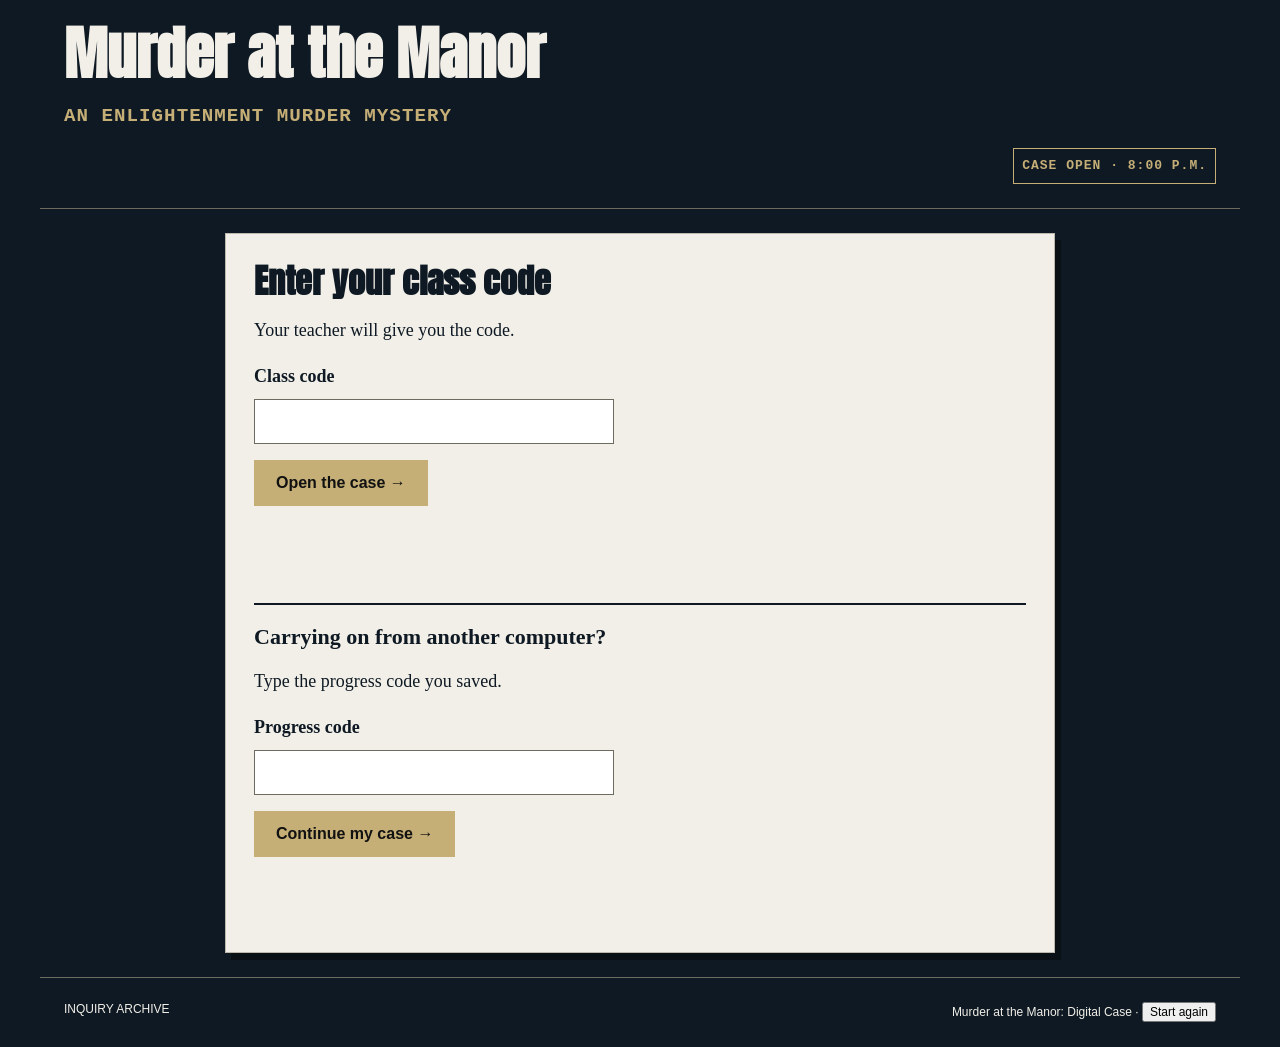
==== commit 0d9f77f7: "Publish Manor usability updates, PDF certificate and corrected Locke reading" ====
--- a/murder-at-the-manor/enlightenment/index.html
+++ b/murder-at-the-manor/enlightenment/index.html
@@ -1,36 +1,65 @@
-<!doctype html><html lang="en"><meta charset="utf-8"><meta name="robots" content="noindex"><meta name="viewport" content="width=device-width,initial-scale=1"><title>Murder at the Manor</title><style>@font-face{font-family:Anton;src:url([data-uri]